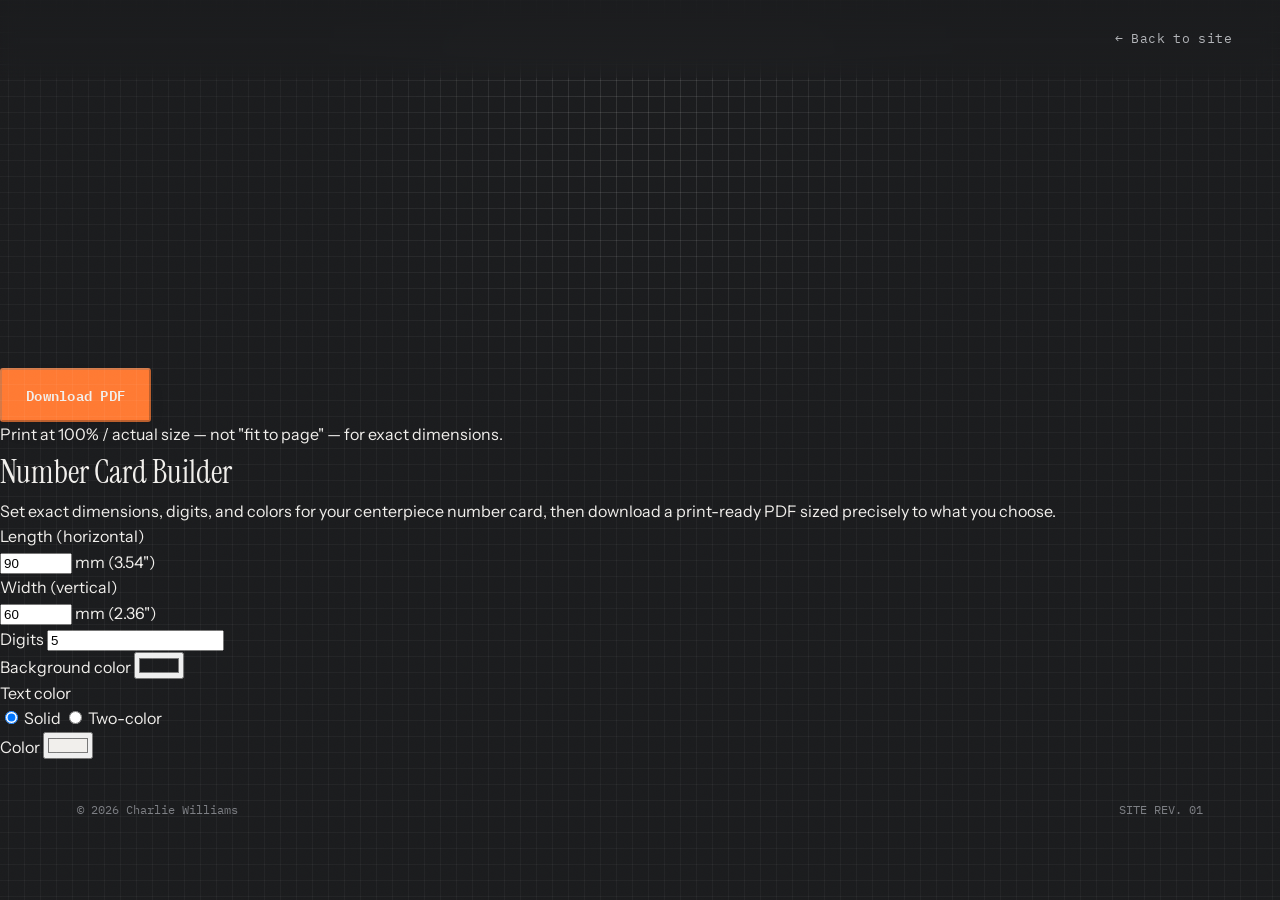
==== centerpieces-builder.html @ 59683550 "Add number card builder page skeleton and vendor jsPDF" ====
<!DOCTYPE html>
<html lang="en">
<head>
<meta charset="UTF-8">
<meta name="viewport" content="width=device-width, initial-scale=1.0">
<title>Number Card Builder — Charlie Williams Centerpieces</title>
<meta name="description" content="Build a custom centerpiece number card — set exact dimensions, digits, and colors, then download a print-ready PDF.">

<link rel="preconnect" href="https://fonts.googleapis.com">
<link rel="preconnect" href="https://fonts.gstatic.com" crossorigin>
<link href="https://fonts.googleapis.com/css2?family=IBM+Plex+Mono:wght@400;500;600&family=Instrument+Sans:ital,wght@0,400..700;1,400..700&family=Instrument+Serif:ital@0;1&display=swap" rel="stylesheet">

<link rel="stylesheet" href="styles.css">
<link rel="stylesheet" href="centerpieces-builder.css">
</head>
<body>

<div class="grid-bg" aria-hidden="true"></div>
<div class="grid-bg grid-bg--spotlight" aria-hidden="true"></div>
<div class="grain" aria-hidden="true"></div>

<header class="nav" id="nav">
  <a class="nav__mark" href="index.html" aria-label="Home">
    <span class="nav__logo" role="img" aria-label="Charlie Williams logo mark"></span>
  </a>
  <nav class="nav__links" aria-label="Primary">
    <a href="index.html#centerpieces">← Back to site</a>
  </nav>
</header>

<main id="main">
  <div class="builder">
    <div class="builder__preview">
      <div class="builder__canvas-frame">
        <canvas id="previewCanvas" width="360" height="360" aria-label="Live preview of the number card"></canvas>
      </div>
      <button class="btn btn--fill" id="downloadBtn" type="button" disabled>Download PDF</button>
      <p class="builder__hint" id="downloadHint">Print at 100% / actual size — not "fit to page" — for exact dimensions.</p>
    </div>

    <div class="builder__controls">
      <div class="builder__intro">
        <h1>Number Card Builder</h1>
        <p>Set exact dimensions, digits, and colors for your centerpiece number card, then download a print-ready PDF sized precisely to what you choose.</p>
      </div>

      <div class="field">
        <label class="field__label" for="lengthInput">Length (horizontal)</label>
        <div class="field__row">
          <input type="number" id="lengthInput" min="20" max="200" step="0.5" value="90">
          <span class="field__hint">mm <span id="lengthInchHint">(3.54")</span></span>
        </div>
        <p class="field__error" id="lengthClampHint" hidden></p>
      </div>

      <div class="field">
        <label class="field__label" for="widthInput">Width (vertical)</label>
        <div class="field__row">
          <input type="number" id="widthInput" min="20" max="200" step="0.5" value="60">
          <span class="field__hint">mm <span id="widthInchHint">(2.36")</span></span>
        </div>
        <p class="field__error" id="widthClampHint" hidden></p>
      </div>

      <div class="field">
        <label class="field__label" for="digitsInput">Digits</label>
        <input type="text" id="digitsInput" maxlength="3" inputmode="numeric" pattern="[0-9]*" value="5">
        <p class="field__error" id="digitsError" hidden>Enter 1-3 digits (0-9).</p>
      </div>

      <div class="field">
        <label class="field__label" for="bgColorInput">Background color</label>
        <input type="color" id="bgColorInput" value="#1b1c1e">
      </div>

      <div class="field">
        <span class="field__label">Text color</span>
        <div class="mode-toggle">
          <label><input type="radio" name="textMode" id="textModeSolid" value="solid" checked> Solid</label>
          <label><input type="radio" name="textMode" id="textModeTwoColor" value="two-color"> Two-color</label>
        </div>

        <div class="field__row" id="solidColorField">
          <label class="field__hint" for="solidColorInput">Color</label>
          <input type="color" id="solidColorInput" value="#f1efec">
        </div>

        <div class="field__row" id="twoColorField" hidden>
          <label class="field__hint" for="innerColorInput">Inner</label>
          <input type="color" id="innerColorInput" value="#f1efec">
          <label class="field__hint" for="outlineColorInput">Outline</label>
          <input type="color" id="outlineColorInput" value="#ff7a33">
        </div>
      </div>
    </div>
  </div>
</main>

<footer class="footer">
  <span>© <span id="year"></span> Charlie Williams</span>
  <span class="footer__rev">SITE REV. 01</span>
</footer>

<script src="assets/vendor/jspdf.umd.min.js"></script>
<script src="script.js"></script>
<script src="centerpieces-builder.js"></script>
</body>
</html>
---- styles.css ----
/* ---------------------------------------------------------
   Charlie Williams — portfolio
   Aesthetic: light workshop/drafting-table grey + fine grid,
   with an inverted charcoal "workshop" band for Prints.
   Bodoni Moda (display) / Hanken Grotesk (body) / IBM Plex Mono (labels)
--------------------------------------------------------- */

:root {
  --bg-0: #1b1c1e;
  --bg-1: #232427;
  --bg-2: #2a2c30;
  --bg-3: #34363b;

  --line: rgba(255, 255, 255, 0.08);
  --line-strong: rgba(255, 255, 255, 0.16);
  --grid-line: rgba(255, 255, 255, 0.04);
  --grid-line-strong: rgba(255, 255, 255, 0.08);

  --ink-0: #f1efec;
  --ink-1: #b3b5b9;
  --ink-2: #7d7f84;

  --accent: #ff9257;
  --accent-fill: #ff7a33;
  --accent-soft: rgba(255, 146, 87, 0.14);
  --accent-line: rgba(255, 146, 87, 0.38);

  --shadow: 0 1px 2px rgba(23, 24, 26, 0.04), 0 10px 28px -14px rgba(23, 24, 26, 0.22);
  --shadow-lg: 0 4px 8px rgba(23, 24, 26, 0.05), 0 24px 48px -20px rgba(23, 24, 26, 0.28);

  --font-display: "Instrument Serif", ui-serif, Georgia, serif;
  --font-body: "Instrument Sans", ui-sans-serif, system-ui, sans-serif;
  --font-mono: "IBM Plex Mono", ui-monospace, SFMono-Regular, monospace;

  --grid-size: 16px;
  --ease: cubic-bezier(0.16, 1, 0.3, 1);
}

* { box-sizing: border-box; }

html {
  scroll-behavior: smooth;
}

body {
  margin: 0;
  background: var(--bg-0);
  color: var(--ink-0);
  font-family: var(--font-body);
  font-size: 16px;
  line-height: 1.6;
  -webkit-font-smoothing: antialiased;
  overflow-x: hidden;
}

h1, h2, h3 {
  font-family: var(--font-display);
  font-weight: 400;
  margin: 0;
  color: var(--ink-0);
}

p { margin: 0; }

a {
  color: inherit;
  text-decoration: none;
}

ol, ul { margin: 0; padding: 0; list-style: none; }

::selection {
  background: var(--accent-fill);
  color: var(--ink-0);
}

.skip-link {
  position: absolute;
  left: -9999px;
  top: 0;
  background: var(--accent-fill);
  color: var(--ink-0);
  padding: 0.75rem 1.25rem;
  z-index: 999;
}
.skip-link:focus {
  left: 1rem;
  top: 1rem;
}

:focus-visible {
  outline: 1px solid var(--accent);
  outline-offset: 3px;
}

/* ---------------- Background layers ---------------- */

.grid-bg {
  position: fixed;
  inset: 0;
  z-index: 0;
  pointer-events: none;
  background-image:
    linear-gradient(var(--grid-line) 1px, transparent 1px),
    linear-gradient(90deg, var(--grid-line) 1px, transparent 1px);
  background-size: var(--grid-size) var(--grid-size);
  background-position: center top;
}

.grid-bg--spotlight {
  background-image:
    linear-gradient(var(--grid-line-strong) 1px, transparent 1px),
    linear-gradient(90deg, var(--grid-line-strong) 1px, transparent 1px);
  -webkit-mask-image: radial-gradient(
    480px 480px at var(--mx, 50%) var(--my, 15%),
    black 0%,
    transparent 70%
  );
  mask-image: radial-gradient(
    480px 480px at var(--mx, 50%) var(--my, 15%),
    black 0%,
    transparent 70%
  );
  transition: mask-position 0.1s linear;
}

.grain {
  position: fixed;
  inset: 0;
  z-index: 1;
  pointer-events: none;
  opacity: 0.05;
  mix-blend-mode: soft-light;
  background-image: url("data:image/svg+xml;utf8,<svg xmlns='http://www.w3.org/2000/svg' width='120' height='120'><filter id='n'><feTurbulence type='fractalNoise' baseFrequency='0.9' numOctaves='2' stitchTiles='stitch'/></filter><rect width='100%25' height='100%25' filter='url(%23n)'/></svg>");
}

/* ---------------- Nav ---------------- */

.nav {
  position: fixed;
  top: 0;
  left: 0;
  right: 0;
  z-index: 50;
  display: flex;
  align-items: center;
  justify-content: space-between;
  padding: 1.4rem clamp(1.25rem, 4vw, 3rem);
  font-family: var(--font-mono);
  font-size: 0.8rem;
  backdrop-filter: blur(10px);
  background: linear-gradient(to bottom, rgba(27, 28, 30, 0.8), transparent);
}

.nav__mark {
  display: inline-flex;
  align-items: center;
}

.nav__logo {
  display: block;
  width: 64px;
  aspect-ratio: 657 / 343;
  background-color: var(--ink-0);
  -webkit-mask-image: url("assets/logo-mark.png");
  mask-image: url("assets/logo-mark.png");
  -webkit-mask-repeat: no-repeat;
  mask-repeat: no-repeat;
  -webkit-mask-size: contain;
  mask-size: contain;
  -webkit-mask-position: left center;
  mask-position: left center;
  transition: background-color 0.2s var(--ease);
}
.nav__mark:hover .nav__logo { background-color: var(--accent); }

.nav__links {
  display: flex;
  gap: clamp(1rem, 2.5vw, 2.25rem);
}
.nav__links a {
  color: var(--ink-1);
  letter-spacing: 0.03em;
  transition: color 0.2s var(--ease);
}
.nav__links a:hover { color: var(--ink-0); }

.nav--scrolled {
  background: linear-gradient(to bottom, rgba(27, 28, 30, 0.95), rgba(27, 28, 30, 0.8));
  border-bottom: 1px solid var(--line);
}

@media (max-width: 640px) {
  .nav__links { gap: 0.9rem; }
}

/* ---------------- Hero ---------------- */

.hero {
  position: relative;
  z-index: 2;
  min-height: 100vh;
  display: flex;
  align-items: center;
  justify-content: center;
  text-align: center;
  padding: 7rem clamp(1.25rem, 6vw, 5rem) 4rem;
  max-width: 1280px;
  margin: 0 auto;
}

.hero__content { min-width: 0; max-width: 640px; margin: 0 auto; }

.status-pill {
  display: inline-flex;
  align-items: center;
  justify-content: center;
  text-align: center;
  font-family: var(--font-mono);
  font-size: 0.72rem;
  letter-spacing: 0.04em;
  text-transform: uppercase;
  color: var(--accent);
  background: var(--accent-soft);
  border-radius: 999px;
  padding: 0.5em 1.1em;
  margin-bottom: 2rem;
  width: fit-content;
}

.hero__name {
  font-size: clamp(2.75rem, 6.4vw, 5.75rem);
  line-height: 0.96;
  letter-spacing: -0.01em;
  margin-bottom: 1.75rem;
}
.hero__name em {
  font-style: italic;
  color: var(--accent);
}

.hero__tagline {
  max-width: 42ch;
  margin: 0 auto 2.25rem;
  font-size: clamp(1.05rem, 1.6vw, 1.3rem);
  color: var(--ink-1);
}

.btn {
  font-family: var(--font-mono);
  font-size: 0.85rem;
  letter-spacing: 0.02em;
  padding: 0.85rem 1.5rem;
  border-radius: 3px;
  transition: transform 0.2s var(--ease), background 0.2s var(--ease), border-color 0.2s var(--ease), filter 0.2s var(--ease);
  display: inline-block;
}
.btn--fill {
  background: var(--accent-fill);
  color: var(--ink-0);
  font-weight: 600;
  box-shadow: var(--shadow);
}
.btn--fill:hover {
  transform: translateY(-2px);
  filter: brightness(1.06);
}
.btn--outline {
  appearance: none;
  -webkit-appearance: none;
  font: inherit;
  background: var(--bg-2);
  border: 1px solid var(--line-strong);
  color: var(--ink-0);
  cursor: pointer;
}
.btn--outline:hover {
  background: var(--bg-3);
  border-color: var(--accent-line);
  color: var(--accent);
  transform: translateY(-2px);
}

/* ---------------- Sections (shared) ---------------- */

.section {
  position: relative;
  z-index: 2;
  padding: 7rem clamp(1.25rem, 6vw, 5rem);
  max-width: 1280px;
  margin: 0 auto;
  border-top: 1px solid var(--line);
  overflow: hidden;
}

.section__watermark {
  position: absolute;
  top: 2.5rem;
  left: clamp(1.25rem, 6vw, 5rem);
  z-index: -1;
  font-family: var(--font-display);
  font-size: clamp(6rem, 16vw, 11rem);
  font-weight: 400;
  color: var(--ink-1);
  opacity: 0.06;
  line-height: 1;
  user-select: none;
}

.section__head {
  display: flex;
  align-items: baseline;
  gap: 1rem;
  margin-bottom: 1rem;
}
.section__index {
  font-family: var(--font-mono);
  font-size: 0.85rem;
  color: var(--accent);
}
.section__head h2 {
  font-size: clamp(1.9rem, 3.5vw, 2.6rem);
}
.section__sub {
  color: var(--ink-1);
  max-width: 56ch;
  margin-bottom: 3rem;
}

/* Inverted "workshop" band (Prints) — re-themes all nested components
   by overriding the same custom properties within this scope. */
.section--dark {
  --bg-0: #0d0e0f;
  --bg-1: #16171a;
  --bg-2: #1c1e22;
  --bg-3: #26282c;

  --line: rgba(255, 255, 255, 0.06);
  --line-strong: rgba(255, 255, 255, 0.14);
  --grid-line: rgba(255, 255, 255, 0.03);
  --grid-line-strong: rgba(255, 255, 255, 0.07);

  --ink-0: #f2f1ee;
  --ink-1: #a9abaf;
  --ink-2: #75777c;

  --accent: #ff9257;
  --accent-fill: #ff7a33;
  --accent-soft: rgba(255, 146, 87, 0.14);
  --accent-line: rgba(255, 146, 87, 0.38);

  background: var(--bg-0);
  color: var(--ink-0);
}
.section--dark::before {
  content: "";
  position: absolute;
  inset: 0;
  z-index: -1;
  background-image:
    linear-gradient(var(--grid-line) 1px, transparent 1px),
    linear-gradient(90deg, var(--grid-line) 1px, transparent 1px);
  background-size: var(--grid-size) var(--grid-size);
  background-position: center top;
  background-attachment: fixed;
}

/* ---------------- About / Timeline ---------------- */

.about__grid {
  display: grid;
  grid-template-columns: 1fr;
  gap: 3rem;
  margin-top: 2.5rem;
}
@media (min-width: 900px) {
  .about__grid { grid-template-columns: 0.85fr 1.4fr; }
}

.about__intro {
  color: var(--ink-1);
  font-size: 1.05rem;
  max-width: 46ch;
}

.timeline__item {
  position: relative;
  display: grid;
  grid-template-columns: auto 1fr auto;
  gap: 1.25rem;
  align-items: start;
  padding: 1.5rem 0;
  border-top: 1px solid var(--line);
}
.timeline__item:first-child { border-top: none; }

.timeline__num {
  font-family: var(--font-mono);
  color: var(--ink-2);
  font-size: 0.85rem;
  padding-top: 0.2rem;
}

.timeline__item h3 {
  font-size: 1.1rem;
  font-weight: 500;
  margin-bottom: 0.35rem;
}
.timeline__org {
  font-family: var(--font-mono);
  font-size: 0.78rem;
  color: var(--ink-2);
  margin-bottom: 0.6rem;
  letter-spacing: 0.02em;
}
.timeline__item p:last-child {
  color: var(--ink-1);
  max-width: 55ch;
}

.timeline__tag {
  display: flex;
  align-items: center;
  gap: 0.45em;
  font-family: var(--font-mono);
  font-size: 0.68rem;
  text-transform: uppercase;
  letter-spacing: 0.06em;
  color: var(--accent);
  background: var(--accent-soft);
  padding: 0.3rem 0.7rem;
  border-radius: 999px;
  height: fit-content;
}
.timeline__tag::before {
  content: "";
  width: 5px;
  height: 5px;
  border-radius: 50%;
  background: var(--accent-fill);
  flex: none;
}

.timeline__tag--past {
  color: var(--ink-2);
  background: rgba(255, 255, 255, 0.06);
}
.timeline__tag--past::before {
  background: var(--ink-2);
}

/* ---------------- Card grid (Achievements) ---------------- */

.card-grid {
  display: grid;
  grid-template-columns: 1fr;
  gap: 1.25rem;
}
@media (min-width: 700px) {
  .card-grid { grid-template-columns: repeat(2, 1fr); }
  .card-grid .card:first-child { grid-column: span 2; }
}

.card {
  position: relative;
  background: var(--bg-1);
  border-radius: 10px;
  box-shadow: var(--shadow);
  padding: 2.25rem 2rem;
  transition: transform 0.25s var(--ease), box-shadow 0.25s var(--ease);
}
.card::before,
.card::after {
  content: "";
  position: absolute;
  width: 12px;
  height: 12px;
  border-color: var(--accent);
  border-style: solid;
  opacity: 0;
  transition: opacity 0.25s var(--ease);
}
.card::before {
  top: 10px; left: 10px;
  border-width: 1px 0 0 1px;
}
.card::after {
  bottom: 10px; right: 10px;
  border-width: 0 1px 1px 0;
}
.card:hover {
  transform: translateY(-3px);
  box-shadow: var(--shadow-lg);
}
.card:hover::before,
.card:hover::after {
  opacity: 1;
}

.card--feature {
  display: flex;
  flex-direction: column;
  overflow: hidden;
}
.card__photo {
  order: -1;
  aspect-ratio: 3 / 2;
  border-radius: 8px 8px 0 0;
  box-shadow: var(--shadow);
  margin: -2.25rem -2rem 1.5rem;
  overflow: hidden;
  background: var(--bg-2);
}
.card__photo .print-carousel__slide {
  object-fit: contain;
}

.card__num {
  display: block;
  font-family: var(--font-mono);
  font-size: 0.75rem;
  color: var(--ink-2);
  margin-bottom: 1rem;
}
.card h3 {
  font-size: 1.05rem;
  font-weight: 500;
  margin-bottom: 0.5rem;
}
.card__meta {
  font-family: var(--font-mono);
  font-size: 0.72rem;
  color: var(--accent);
  margin-bottom: 0.85rem;
  letter-spacing: 0.02em;
}
.card p:not(.card__meta) {
  color: var(--ink-1);
  font-size: 0.92rem;
  max-width: 60ch;
}

/* ---------------- Prints ---------------- */

.print-grid {
  display: grid;
  grid-template-columns: repeat(auto-fit, minmax(230px, 1fr));
  gap: 2rem;
  margin-bottom: 3.5rem;
}

.print-card {
  position: relative;
  transition: transform 0.3s var(--ease);
}
.print-card:nth-child(2n) { transform: rotate(-0.6deg); }
.print-card:nth-child(3n) { transform: rotate(0.5deg); }
.print-card:hover { transform: rotate(0deg) translateY(-3px); }

.print-card__photo {
  aspect-ratio: 4 / 3;
  border-radius: 8px;
  background:
    repeating-linear-gradient(
      135deg,
      var(--bg-1),
      var(--bg-1) 10px,
      var(--bg-2) 10px,
      var(--bg-2) 11px
    );
  box-shadow: var(--shadow);
  display: flex;
  align-items: center;
  justify-content: center;
  margin-bottom: 1.1rem;
}
.print-card:nth-child(2n) .print-card__photo { aspect-ratio: 1 / 1; }

.print-card__photo span {
  font-family: var(--font-mono);
  font-size: 0.72rem;
  letter-spacing: 0.06em;
  text-transform: uppercase;
  color: var(--ink-2);
  background: var(--bg-0);
  padding: 0.3rem 0.6rem;
  border-radius: 3px;
}

.print-carousel {
  position: relative;
  overflow: hidden;
  align-items: stretch;
}

.print-carousel__track {
  display: flex;
  width: 100%;
  height: 100%;
  overflow-x: auto;
  scroll-snap-type: x mandatory;
  scrollbar-width: none;
  -webkit-overflow-scrolling: touch;
}
.print-carousel__track::-webkit-scrollbar { display: none; }
.print-carousel__track:focus-visible { outline: 2px solid var(--accent); outline-offset: -2px; }

.print-carousel__slide {
  flex: 0 0 100%;
  width: 100%;
  height: 100%;
  object-fit: cover;
  scroll-snap-align: start;
}

.print-carousel__arrow {
  position: absolute;
  top: 50%;
  transform: translateY(-50%);
  width: 2rem;
  height: 2rem;
  border: none;
  border-radius: 50%;
  background: rgba(13, 14, 15, 0.55);
  color: #f1efec;
  font-size: 1.2rem;
  line-height: 1;
  display: flex;
  align-items: center;
  justify-content: center;
  cursor: pointer;
  opacity: 0;
  transition: opacity 0.2s var(--ease), background-color 0.2s var(--ease);
}
.print-carousel__arrow--prev { left: 0.6rem; }
.print-carousel__arrow--next { right: 0.6rem; }
.print-carousel__arrow:hover { background: var(--accent-fill); }
.print-carousel__arrow:focus-visible { opacity: 1; outline: 2px solid var(--accent); outline-offset: 2px; }

@media (hover: hover) {
  .print-carousel:hover .print-carousel__arrow { opacity: 1; }
}

.print-carousel__dots {
  position: absolute;
  bottom: 0.7rem;
  left: 50%;
  transform: translateX(-50%);
  display: flex;
  gap: 0.4rem;
}

.print-carousel__dot {
  width: 6px;
  height: 6px;
  border-radius: 50%;
  border: none;
  padding: 0;
  background: rgba(255, 255, 255, 0.4);
  cursor: pointer;
  transition: background-color 0.2s var(--ease), transform 0.2s var(--ease);
}
.print-carousel__dot.is-active {
  background: var(--accent);
  transform: scale(1.2);
}

.print-card h3 {
  font-size: 1.05rem;
  font-weight: 500;
  margin-bottom: 0.3rem;
}
.print-card__spec {
  font-family: var(--font-mono);
  font-size: 0.72rem;
  color: var(--accent);
  margin-bottom: 0.6rem;
}
.print-card p:not(.print-card__spec) {
  color: var(--ink-1);
  font-size: 0.9rem;
}

.print-card--extra {
  display: none;
}
.print-grid.is-expanded .print-card--extra {
  display: block;
}

.print-grid__toggle-wrap {
  display: flex;
  justify-content: center;
  margin-bottom: 3.5rem;
}

.print-cta {
  display: flex;
  align-items: center;
  gap: 1.5rem;
  flex-wrap: wrap;
  padding-top: 2.5rem;
  border-top: 1px solid var(--line);
}
.print-cta p {
  color: var(--ink-1);
  font-size: 1.05rem;
}

/* ---------------- Centerpieces ---------------- */

.price-grid {
  display: grid;
  grid-template-columns: 1fr;
  gap: 1.5rem;
  margin-bottom: 3rem;
}
@media (min-width: 800px) {
  .price-grid { grid-template-columns: repeat(3, 1fr); }
}

.price-card {
  display: flex;
  flex-direction: column;
  gap: 0.9rem;
  background: var(--bg-1);
  border-radius: 10px;
  box-shadow: var(--shadow);
  padding: 2rem 1.75rem;
  transition: transform 0.25s var(--ease), box-shadow 0.25s var(--ease);
}
.price-card:hover {
  transform: translateY(-3px);
  box-shadow: var(--shadow-lg);
}

.price-card__tag {
  font-family: var(--font-mono);
  font-size: 0.7rem;
  text-transform: uppercase;
  letter-spacing: 0.06em;
  color: var(--accent);
}
.price-card h3 {
  font-size: 1.15rem;
  font-weight: 500;
}
.price-card__desc {
  color: var(--ink-1);
  font-size: 0.9rem;
}

.price-tiers {
  display: flex;
  flex-direction: column;
  gap: 0.4rem;
  margin-top: 0.15rem;
  padding-top: 0.9rem;
  border-top: 1px solid var(--line);
  font-family: var(--font-mono);
  font-size: 0.85rem;
}
.price-tiers li {
  display: flex;
  justify-content: space-between;
  color: var(--ink-1);
}
.price-tiers li span:last-child {
  color: var(--ink-0);
  font-weight: 600;
}

.price-card__unit {
  font-family: var(--font-mono);
  font-size: 0.7rem;
  text-transform: uppercase;
  letter-spacing: 0.04em;
  color: var(--ink-2);
}

.price-card__addons {
  display: flex;
  flex-direction: column;
  gap: 0.5rem;
  padding-top: 0.6rem;
  border-top: 1px dashed var(--line);
}
.price-card__addon {
  display: flex;
  justify-content: space-between;
  gap: 0.75rem;
  font-family: var(--font-mono);
  font-size: 0.78rem;
  color: var(--ink-1);
}
.price-card__addon span:first-child {
  color: var(--accent);
  font-weight: 600;
  flex: none;
}

.price-card--custom {
  flex: 1;
  background: var(--bg-2);
}
.price-card--custom .price-card__desc {
  flex: 1;
}
.price-card__cta {
  align-self: flex-start;
  margin-top: 0.25rem;
}

.gallery-trigger {
  display: inline-flex;
  align-items: center;
  gap: 0.6rem;
  margin-bottom: 2.5rem;
  padding: 0.85rem 1.4rem;
  background: var(--bg-1);
  border: 1px solid var(--line-strong);
  border-radius: 999px;
  color: var(--ink-0);
  font-family: var(--font-mono);
  font-size: 0.85rem;
  cursor: pointer;
  transition: border-color 0.2s var(--ease), transform 0.2s var(--ease), background 0.2s var(--ease);
}
.gallery-trigger:hover {
  border-color: var(--accent-line);
  background: var(--bg-2);
  transform: translateY(-2px);
}
.gallery-trigger__arrow {
  color: var(--accent);
  transition: transform 0.2s var(--ease);
}
.gallery-trigger:hover .gallery-trigger__arrow {
  transform: translate(2px, -2px);
}

.lightbox-source { display: none; }

/* ---------------- Lightbox ---------------- */

.lightbox {
  position: fixed;
  inset: 0;
  z-index: 100;
  display: flex;
  align-items: center;
  justify-content: center;
  padding: 4vh 4vw;
}
.lightbox[hidden] { display: none; }

.lightbox__backdrop {
  position: absolute;
  inset: 0;
  background: rgba(10, 10, 11, 0.86);
  backdrop-filter: blur(4px);
}

.lightbox__dialog {
  position: relative;
  width: 100%;
  max-width: 900px;
  display: flex;
  flex-direction: column;
  align-items: center;
  gap: 1rem;
}

.lightbox__close {
  position: absolute;
  top: -2.75rem;
  right: 0;
  width: 2.25rem;
  height: 2.25rem;
  border: none;
  border-radius: 50%;
  background: var(--bg-1);
  color: var(--ink-0);
  font-size: 1.4rem;
  line-height: 1;
  cursor: pointer;
  transition: background-color 0.2s var(--ease);
}
.lightbox__close:hover { background: var(--accent-fill); }

.lightbox__stage {
  position: relative;
  width: 100%;
  display: flex;
  align-items: center;
  justify-content: center;
  border-radius: 12px;
  overflow: hidden;
  background: var(--bg-1);
  box-shadow: var(--shadow-lg);
}

.lightbox__img {
  display: block;
  width: 100%;
  max-height: 78vh;
  object-fit: contain;
  background: var(--bg-0);
}

.lightbox__arrow {
  position: absolute;
  top: 50%;
  transform: translateY(-50%);
  width: 2.5rem;
  height: 2.5rem;
  border: none;
  border-radius: 50%;
  background: rgba(13, 14, 15, 0.55);
  color: #f1efec;
  font-size: 1.4rem;
  line-height: 1;
  display: flex;
  align-items: center;
  justify-content: center;
  cursor: pointer;
  transition: background-color 0.2s var(--ease);
}
.lightbox__arrow--prev { left: 0.75rem; }
.lightbox__arrow--next { right: 0.75rem; }
.lightbox__arrow:hover { background: var(--accent-fill); }

.lightbox__dots {
  display: flex;
  gap: 0.5rem;
}
.lightbox__dot {
  width: 7px;
  height: 7px;
  border-radius: 50%;
  border: none;
  padding: 0;
  background: rgba(255, 255, 255, 0.3);
  cursor: pointer;
  transition: background-color 0.2s var(--ease), transform 0.2s var(--ease);
}
.lightbox__dot.is-active {
  background: var(--accent);
  transform: scale(1.2);
}

.addon-note {
  display: flex;
  align-items: baseline;
  gap: 1rem;
  flex-wrap: wrap;
  padding-top: 2.5rem;
  border-top: 1px solid var(--line);
}
.addon-note__label {
  flex: none;
  font-family: var(--font-mono);
  font-size: 0.72rem;
  text-transform: uppercase;
  letter-spacing: 0.06em;
  color: var(--accent);
}
.addon-note p {
  color: var(--ink-1);
  font-size: 0.95rem;
}
.addon-note strong {
  color: var(--ink-0);
}

/* ---------------- Resume ---------------- */

.doc-grid {
  display: grid;
  grid-template-columns: repeat(auto-fit, minmax(240px, 1fr));
  gap: 1.5rem;
}

.doc-card {
  display: block;
  max-width: 340px;
  background: var(--bg-1);
  border-radius: 10px;
  box-shadow: var(--shadow);
  padding: 2rem;
  transition: transform 0.25s var(--ease), box-shadow 0.25s var(--ease);
}
.doc-card:hover {
  transform: translateY(-3px);
  box-shadow: var(--shadow-lg);
}
.doc-card__top {
  display: flex;
  justify-content: space-between;
  align-items: center;
  margin-bottom: 1.75rem;
}
.doc-card__tag {
  font-family: var(--font-mono);
  font-size: 0.7rem;
  color: var(--ink-2);
  border: 1px solid var(--line-strong);
  padding: 0.2rem 0.5rem;
  border-radius: 3px;
}
.doc-card__arrow {
  color: var(--accent);
  font-size: 1.1rem;
  transition: transform 0.25s var(--ease);
}
.doc-card:hover .doc-card__arrow {
  transform: translate(2px, -2px);
}
.doc-card h3 {
  font-size: 1.2rem;
  margin-bottom: 0.4rem;
}
.doc-card p {
  color: var(--ink-1);
  font-size: 0.92rem;
}

/* ---------------- Staff ---------------- */

.staff-grid {
  display: grid;
  grid-template-columns: 1fr;
  align-items: start;
  gap: 2rem;
  max-width: 960px;
}
@media (min-width: 800px) {
  .staff-grid { grid-template-columns: 1fr 1fr; }
  .staff-card__photos { aspect-ratio: 3 / 4; }
  .staff-card__photos:not(.staff-card__photos--single) { aspect-ratio: 4 / 3; }
  .staff-card__photo { height: 100%; aspect-ratio: auto; }
}

.staff-card {
  background: var(--bg-1);
  border-radius: 10px;
  overflow: hidden;
  box-shadow: var(--shadow);
  transition: transform 0.25s var(--ease), box-shadow 0.25s var(--ease);
}
.staff-card:hover {
  transform: translateY(-3px);
  box-shadow: var(--shadow-lg);
}

.staff-card__photos {
  display: grid;
  grid-template-columns: 1fr 1fr;
}
.staff-card__photos--single {
  grid-template-columns: 1fr;
}
.staff-card__photo {
  width: 100%;
  aspect-ratio: 3 / 4;
  object-fit: cover;
  display: block;
}

.staff-card__info {
  padding: 1.75rem 2rem 2rem;
}
.staff-card__info h3 {
  font-size: 1.15rem;
  font-weight: 500;
  margin-bottom: 0.3rem;
}
.staff-card__spec {
  font-family: var(--font-mono);
  font-size: 0.72rem;
  letter-spacing: 0.04em;
  text-transform: uppercase;
  color: var(--accent);
  margin-bottom: 0.7rem;
}
.staff-card__info p:not(.staff-card__spec) {
  color: var(--ink-1);
  font-size: 0.95rem;
}

/* ---------------- Contact ---------------- */

.contact__grid {
  display: grid;
  grid-template-columns: 1fr;
  gap: 1.25rem;
  margin-top: 2.5rem;
}
@media (min-width: 700px) {
  .contact__grid { grid-template-columns: repeat(2, 1fr); }
  .contact__link--feature { grid-column: span 2; }
}

.contact__link {
  background: var(--bg-1);
  border-radius: 10px;
  box-shadow: var(--shadow);
  padding: 2rem 1.75rem;
  display: flex;
  flex-direction: column;
  gap: 0.6rem;
  transition: transform 0.25s var(--ease), box-shadow 0.25s var(--ease);
}
.contact__link:hover {
  transform: translateY(-3px);
  box-shadow: var(--shadow-lg);
}

.contact__link--feature {
  padding: 2.5rem 2rem;
}

.contact__label {
  font-family: var(--font-mono);
  font-size: 0.7rem;
  text-transform: uppercase;
  letter-spacing: 0.06em;
  color: var(--ink-2);
}
.contact__value {
  font-size: 1.05rem;
  color: var(--ink-0);
}
.contact__link--feature .contact__value {
  font-size: 1.4rem;
  font-family: var(--font-display);
}

/* ---------------- Footer ---------------- */

.footer {
  position: relative;
  z-index: 2;
  display: flex;
  justify-content: space-between;
  padding: 2.5rem clamp(1.25rem, 6vw, 5rem) 3rem;
  font-family: var(--font-mono);
  font-size: 0.72rem;
  color: var(--ink-2);
  max-width: 1280px;
  margin: 0 auto;
}

/* ---------------- Reveal animations ---------------- */

.reveal {
  opacity: 0;
  transform: translateY(18px);
  transition: opacity 0.8s var(--ease), transform 0.8s var(--ease);
}
.reveal.is-visible {
  opacity: 1;
  transform: translateY(0);
}

.reveal-1 { transition-delay: 0.05s; }
.reveal-2 { transition-delay: 0.15s; }
.reveal-3 { transition-delay: 0.28s; }
.reveal-4 { transition-delay: 0.4s; }
.reveal-5 { transition-delay: 0.52s; }

@media (prefers-reduced-motion: reduce) {
  html { scroll-behavior: auto; }
  .reveal, .hero .reveal {
    opacity: 1 !important;
    transform: none !important;
    transition: none !important;
  }
}

/* ---------------- Small screens ---------------- */

@media (max-width: 640px) {
  .section, .hero { padding-top: 4.5rem; padding-bottom: 4.5rem; }
  .hero { padding-top: 6.5rem; min-height: auto; }

  .section__watermark { display: none; }

  .timeline__item {
    grid-template-columns: auto 1fr;
    grid-template-areas:
      "num title"
      "num tag";
  }
  .timeline__num { grid-area: num; }
  .timeline__item > div { grid-area: title; }
  .timeline__tag { grid-area: tag; justify-self: start; margin-top: 0.5rem; }

  .print-card:nth-child(2n),
  .print-card:nth-child(3n) { transform: none; }

  .staff-card__photos { grid-template-columns: 1fr; }
  .staff-card__photo { aspect-ratio: 4 / 3; }

  .footer { flex-direction: column; gap: 0.5rem; }
}
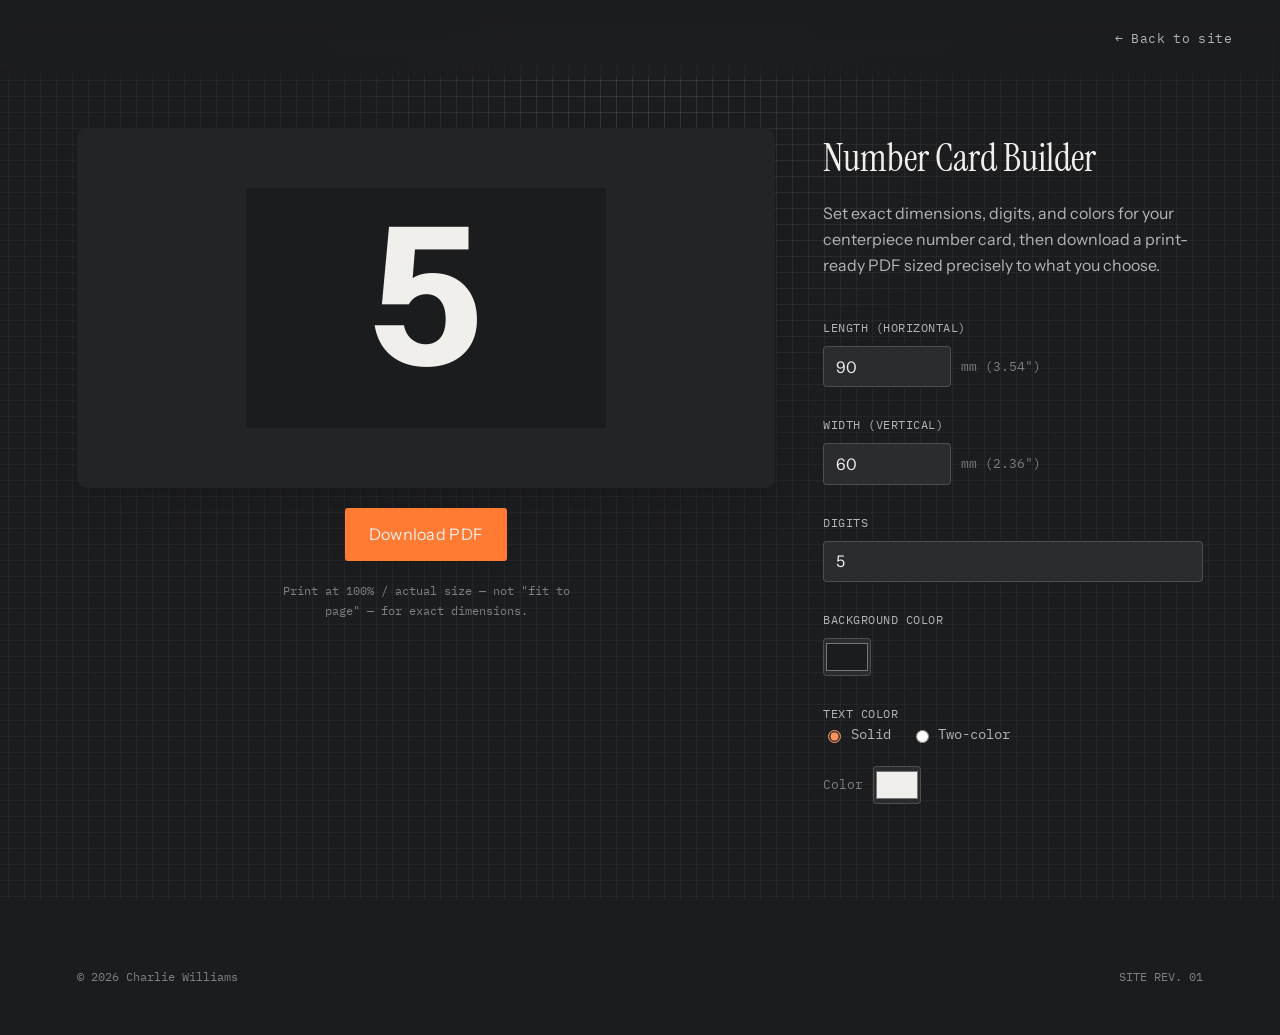
==== commit 72594c0a: "Fix preview aspect-ratio distortion, download button styling, and accessibility gaps from final revi" ====
--- a/centerpieces-builder.html
+++ b/centerpieces-builder.html
@@ -14,6 +14,8 @@
 <link rel="stylesheet" href="centerpieces-builder.css">
 </head>
 <body>
+
+<a class="skip-link" href="#main">Skip to content</a>
 
 <div class="grid-bg" aria-hidden="true"></div>
 <div class="grid-bg grid-bg--spotlight" aria-hidden="true"></div>
@@ -32,7 +34,7 @@
   <div class="builder">
     <div class="builder__preview">
       <div class="builder__canvas-frame">
-        <canvas id="previewCanvas" width="360" height="360" aria-label="Live preview of the number card"></canvas>
+        <canvas id="previewCanvas" width="360" height="360" role="img" aria-label="Live preview of the number card">Live preview of your custom number card</canvas>
       </div>
       <button class="btn btn--fill" id="downloadBtn" type="button" disabled>Download PDF</button>
       <p class="builder__hint" id="downloadHint">Print at 100% / actual size — not "fit to page" — for exact dimensions.</p>
@@ -47,24 +49,24 @@
       <div class="field">
         <label class="field__label" for="lengthInput">Length (horizontal)</label>
         <div class="field__row">
-          <input type="number" id="lengthInput" min="20" max="200" step="0.5" value="90">
+          <input type="number" id="lengthInput" min="20" max="200" step="0.5" value="90" aria-describedby="lengthClampHint">
           <span class="field__hint">mm <span id="lengthInchHint">(3.54")</span></span>
         </div>
-        <p class="field__error" id="lengthClampHint" hidden></p>
+        <p class="field__error" id="lengthClampHint" aria-live="polite" hidden></p>
       </div>
 
       <div class="field">
         <label class="field__label" for="widthInput">Width (vertical)</label>
         <div class="field__row">
-          <input type="number" id="widthInput" min="20" max="200" step="0.5" value="60">
+          <input type="number" id="widthInput" min="20" max="200" step="0.5" value="60" aria-describedby="widthClampHint">
           <span class="field__hint">mm <span id="widthInchHint">(2.36")</span></span>
         </div>
-        <p class="field__error" id="widthClampHint" hidden></p>
+        <p class="field__error" id="widthClampHint" aria-live="polite" hidden></p>
       </div>
 
       <div class="field">
         <label class="field__label" for="digitsInput">Digits</label>
-        <input type="text" id="digitsInput" maxlength="3" inputmode="numeric" pattern="[0-9]*" value="5">
+        <input type="text" id="digitsInput" maxlength="3" inputmode="numeric" pattern="[0-9]*" value="5" aria-describedby="digitsError">
         <p class="field__error" id="digitsError" hidden>Enter 1-3 digits (0-9).</p>
       </div>
 
@@ -73,8 +75,8 @@
         <input type="color" id="bgColorInput" value="#1b1c1e">
       </div>
 
-      <div class="field">
-        <span class="field__label">Text color</span>
+      <fieldset class="field field--fieldset">
+        <legend class="field__label">Text color</legend>
         <div class="mode-toggle">
           <label><input type="radio" name="textMode" id="textModeSolid" value="solid" checked> Solid</label>
           <label><input type="radio" name="textMode" id="textModeTwoColor" value="two-color"> Two-color</label>
@@ -91,7 +93,7 @@
           <label class="field__hint" for="outlineColorInput">Outline</label>
           <input type="color" id="outlineColorInput" value="#ff7a33">
         </div>
-      </div>
+      </fieldset>
     </div>
   </div>
 </main>
--- a/centerpieces-builder.css
+++ b/centerpieces-builder.css
@@ -0,0 +1,191 @@
+body {
+  min-height: 100vh;
+}
+
+.builder {
+  display: grid;
+  grid-template-columns: minmax(0, 1fr) minmax(280px, 380px);
+  gap: 3rem;
+  padding: 8rem clamp(1.25rem, 6vw, 5rem) 6rem;
+  max-width: 1280px;
+  margin: 0 auto;
+  align-items: start;
+  position: relative;
+  z-index: 2;
+}
+
+@media (max-width: 860px) {
+  .builder {
+    grid-template-columns: 1fr;
+  }
+}
+
+.builder__preview {
+  display: flex;
+  flex-direction: column;
+  align-items: center;
+  gap: 1.25rem;
+  position: sticky;
+  top: 6rem;
+}
+
+@media (max-width: 860px) {
+  .builder__preview {
+    position: static;
+  }
+}
+
+.builder__canvas-frame {
+  background: var(--bg-1);
+  border-radius: 10px;
+  box-shadow: var(--shadow-lg);
+  padding: 2rem;
+  display: flex;
+  align-items: center;
+  justify-content: center;
+  min-height: 360px;
+  width: 100%;
+}
+
+#previewCanvas {
+  display: block;
+  max-width: 100%;
+  height: auto;
+  border-radius: 4px;
+}
+
+#downloadBtn {
+  appearance: none;
+  -webkit-appearance: none;
+  font: inherit;
+  border: none;
+  cursor: pointer;
+}
+
+#downloadBtn:disabled {
+  opacity: 0.45;
+  cursor: not-allowed;
+  transform: none;
+}
+
+.builder__hint {
+  font-family: var(--font-mono);
+  font-size: 0.78rem;
+  color: var(--ink-2);
+  text-align: center;
+  max-width: 320px;
+}
+
+.builder__intro h1 {
+  font-family: var(--font-display);
+  font-size: clamp(1.8rem, 3vw, 2.4rem);
+  color: var(--ink-0);
+  margin-bottom: 0.75rem;
+}
+
+.builder__intro p {
+  color: var(--ink-1);
+  margin-bottom: 2.5rem;
+  line-height: 1.6;
+}
+
+.field {
+  display: flex;
+  flex-direction: column;
+  gap: 0.5rem;
+  margin-bottom: 1.75rem;
+}
+
+.field__label {
+  font-family: var(--font-mono);
+  font-size: 0.78rem;
+  letter-spacing: 0.04em;
+  text-transform: uppercase;
+  color: var(--ink-1);
+}
+
+.field--fieldset {
+  margin: 0 0 1.75rem;
+  padding: 0;
+  border: none;
+  min-width: 0;
+}
+
+.field--fieldset > legend {
+  padding: 0;
+}
+
+.field__row {
+  display: flex;
+  align-items: center;
+  gap: 0.6rem;
+}
+
+.field__row[hidden] {
+  display: none;
+}
+
+.field__hint {
+  font-family: var(--font-mono);
+  font-size: 0.82rem;
+  color: var(--ink-2);
+}
+
+.field__error {
+  font-family: var(--font-mono);
+  font-size: 0.78rem;
+  color: var(--accent);
+}
+
+.field input[type="number"],
+.field input[type="text"] {
+  appearance: none;
+  -webkit-appearance: none;
+  background: var(--bg-2);
+  border: 1px solid var(--line-strong);
+  border-radius: 4px;
+  color: var(--ink-0);
+  font-family: var(--font-body);
+  font-size: 1rem;
+  padding: 0.6rem 0.75rem;
+  width: 100%;
+}
+
+.field input[type="number"] {
+  max-width: 8rem;
+}
+
+.field input:focus-visible {
+  outline: 2px solid var(--accent);
+  outline-offset: 1px;
+}
+
+.field input[type="color"] {
+  width: 3rem;
+  height: 2.4rem;
+  padding: 0;
+  border: 1px solid var(--line-strong);
+  border-radius: 4px;
+  background: var(--bg-2);
+  cursor: pointer;
+}
+
+.mode-toggle {
+  display: flex;
+  gap: 1.25rem;
+  margin-bottom: 0.75rem;
+}
+
+.mode-toggle label {
+  display: flex;
+  align-items: center;
+  gap: 0.4rem;
+  font-family: var(--font-mono);
+  font-size: 0.85rem;
+  color: var(--ink-1);
+  cursor: pointer;
+}
+
+.mode-toggle input {
+  accent-color: var(--accent);
+}
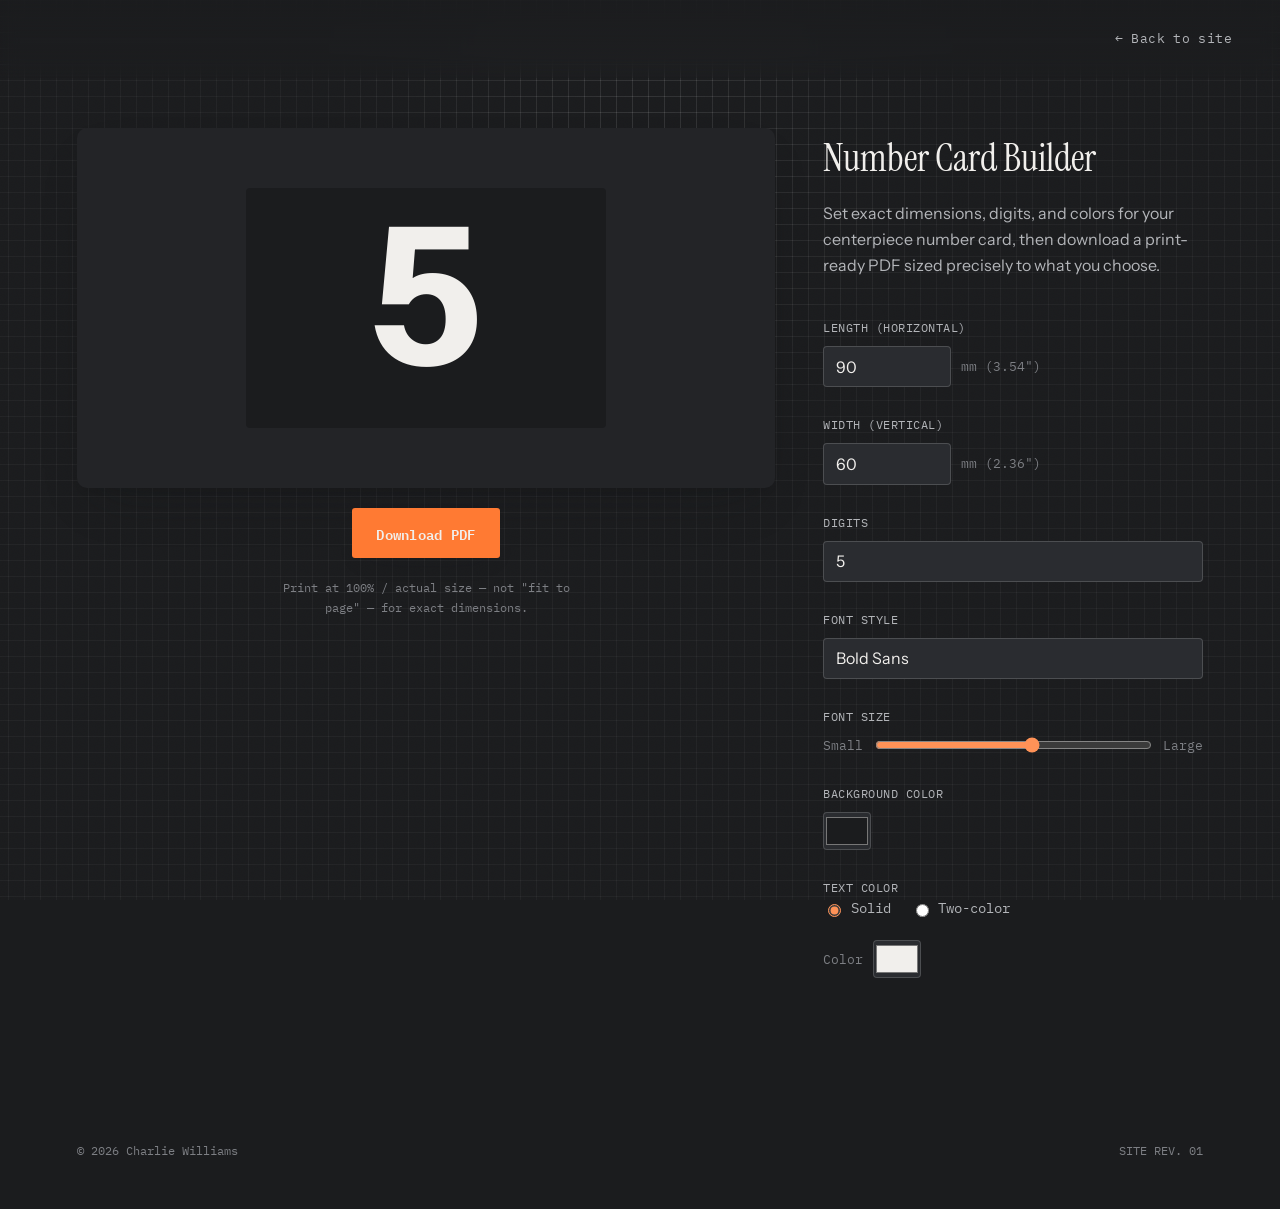
==== commit 55ccaf17: "Add font style and font size controls to the number card builder" ====
--- a/centerpieces-builder.html
+++ b/centerpieces-builder.html
@@ -8,7 +8,7 @@
 
 <link rel="preconnect" href="https://fonts.googleapis.com">
 <link rel="preconnect" href="https://fonts.gstatic.com" crossorigin>
-<link href="https://fonts.googleapis.com/css2?family=IBM+Plex+Mono:wght@400;500;600&family=Instrument+Sans:ital,wght@0,400..700;1,400..700&family=Instrument+Serif:ital@0;1&display=swap" rel="stylesheet">
+<link href="https://fonts.googleapis.com/css2?family=IBM+Plex+Mono:wght@400;500;600&family=Instrument+Sans:ital,wght@0,400..700;1,400..700&family=Instrument+Serif:ital@0;1&family=Playfair+Display:wght@700&family=Cormorant+Garamond:wght@600;700&family=Great+Vibes&display=swap" rel="stylesheet">
 
 <link rel="stylesheet" href="styles.css">
 <link rel="stylesheet" href="centerpieces-builder.css">
@@ -71,6 +71,26 @@
       </div>
 
       <div class="field">
+        <label class="field__label" for="fontFamilyInput">Font style</label>
+        <select id="fontFamilyInput">
+          <option value="sans" selected>Bold Sans</option>
+          <option value="mono">Monospace</option>
+          <option value="serif">Classic Serif</option>
+          <option value="serifLight">Refined Serif</option>
+          <option value="script">Script</option>
+        </select>
+      </div>
+
+      <div class="field">
+        <label class="field__label" for="fontSizeInput">Font size</label>
+        <div class="field__row">
+          <span class="field__hint">Small</span>
+          <input type="range" id="fontSizeInput" min="0.6" max="1.3" step="0.05" value="1">
+          <span class="field__hint">Large</span>
+        </div>
+      </div>
+
+      <div class="field">
         <label class="field__label" for="bgColorInput">Background color</label>
         <input type="color" id="bgColorInput" value="#1b1c1e">
       </div>
--- a/centerpieces-builder.css
+++ b/centerpieces-builder.css
@@ -57,7 +57,6 @@
 #downloadBtn {
   appearance: none;
   -webkit-appearance: none;
-  font: inherit;
   border: none;
   cursor: pointer;
 }
@@ -155,7 +154,8 @@
   max-width: 8rem;
 }
 
-.field input:focus-visible {
+.field input:focus-visible,
+.field select:focus-visible {
   outline: 2px solid var(--accent);
   outline-offset: 1px;
 }
@@ -170,6 +170,26 @@
   cursor: pointer;
 }
 
+.field select {
+  appearance: none;
+  -webkit-appearance: none;
+  background: var(--bg-2);
+  border: 1px solid var(--line-strong);
+  border-radius: 4px;
+  color: var(--ink-0);
+  font-family: var(--font-body);
+  font-size: 1rem;
+  padding: 0.6rem 0.75rem;
+  width: 100%;
+  cursor: pointer;
+}
+
+.field input[type="range"] {
+  flex: 1;
+  accent-color: var(--accent);
+  cursor: pointer;
+}
+
 .mode-toggle {
   display: flex;
   gap: 1.25rem;
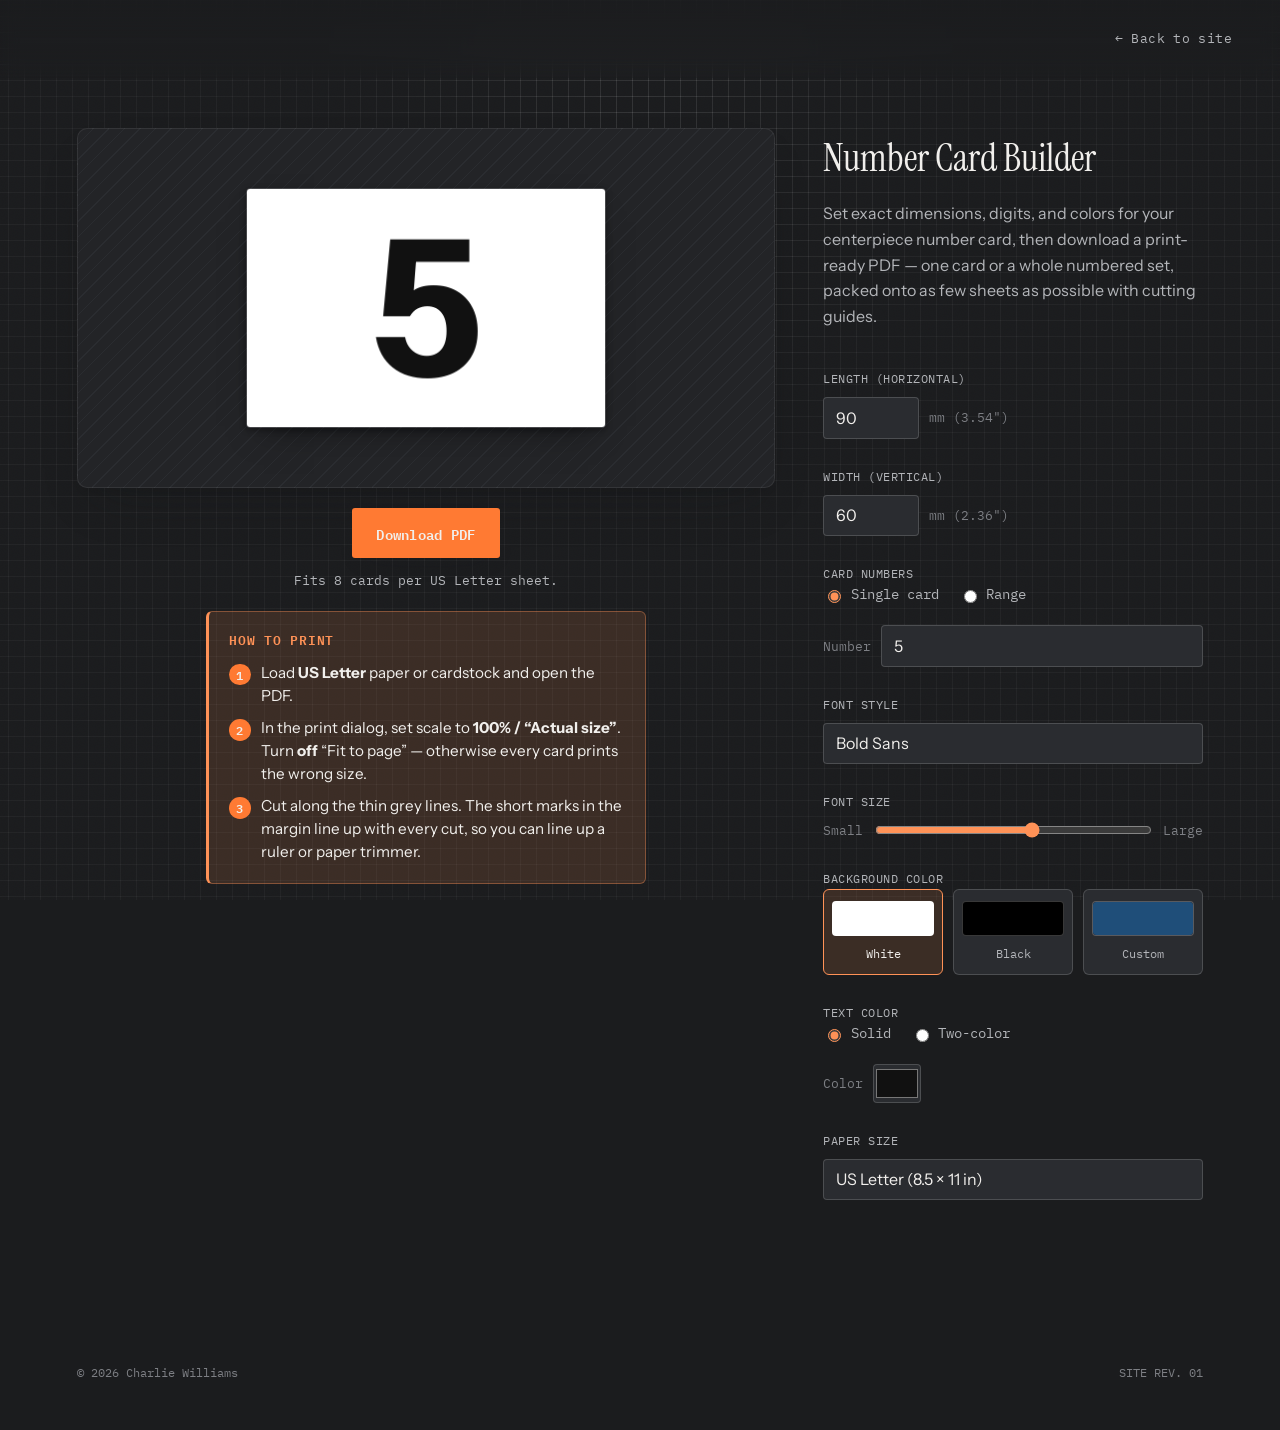
==== commit ede6f85a: "Number card builder: true centering, white default bg, number ranges, packed sheets with cut guides " ====
--- a/centerpieces-builder.html
+++ b/centerpieces-builder.html
@@ -4,11 +4,11 @@
 <meta charset="UTF-8">
 <meta name="viewport" content="width=device-width, initial-scale=1.0">
 <title>Number Card Builder — Charlie Williams Centerpieces</title>
-<meta name="description" content="Build a custom centerpiece number card — set exact dimensions, digits, and colors, then download a print-ready PDF.">
+<meta name="description" content="Build custom centerpiece number cards — set exact dimensions, numbers, and colors, then download a print-ready PDF with cutting guides.">
 
 <link rel="preconnect" href="https://fonts.googleapis.com">
 <link rel="preconnect" href="https://fonts.gstatic.com" crossorigin>
-<link href="https://fonts.googleapis.com/css2?family=IBM+Plex+Mono:wght@400;500;600&family=Instrument+Sans:ital,wght@0,400..700;1,400..700&family=Instrument+Serif:ital@0;1&family=Playfair+Display:wght@700&family=Cormorant+Garamond:wght@600;700&family=Great+Vibes&display=swap" rel="stylesheet">
+<link href="https://fonts.googleapis.com/css2?family=IBM+Plex+Mono:wght@400;500;600&family=Instrument+Sans:ital,wght@0,400..700;1,400..700&family=Instrument+Serif:ital@0;1&family=Bodoni+Moda:wght@700&family=Great+Vibes&display=swap" rel="stylesheet">
 
 <link rel="stylesheet" href="styles.css">
 <link rel="stylesheet" href="centerpieces-builder.css">
@@ -37,13 +37,23 @@
         <canvas id="previewCanvas" width="360" height="360" role="img" aria-label="Live preview of the number card">Live preview of your custom number card</canvas>
       </div>
       <button class="btn btn--fill" id="downloadBtn" type="button" disabled>Download PDF</button>
-      <p class="builder__hint" id="downloadHint">Print at 100% / actual size — not "fit to page" — for exact dimensions.</p>
+      <p class="builder__summary" id="sheetSummary" aria-live="polite"></p>
+      <p class="builder__hint" id="downloadHint" aria-live="polite"></p>
+
+      <section class="print-guide" aria-labelledby="printGuideTitle">
+        <h2 class="print-guide__title" id="printGuideTitle">How to print</h2>
+        <ol class="print-guide__steps">
+          <li>Load <strong><span id="paperNameGuide">US Letter</span></strong> paper or cardstock and open the PDF.</li>
+          <li>In the print dialog, set scale to <strong>100% / “Actual size”</strong>. Turn <strong>off</strong> “Fit to page” — otherwise every card prints the wrong size.</li>
+          <li>Cut along the thin grey lines. The short marks in the margin line up with every cut, so you can line up a ruler or paper trimmer.</li>
+        </ol>
+      </section>
     </div>
 
     <div class="builder__controls">
       <div class="builder__intro">
         <h1>Number Card Builder</h1>
-        <p>Set exact dimensions, digits, and colors for your centerpiece number card, then download a print-ready PDF sized precisely to what you choose.</p>
+        <p>Set exact dimensions, digits, and colors for your centerpiece number card, then download a print-ready PDF — one card or a whole numbered set, packed onto as few sheets as possible with cutting guides.</p>
       </div>
 
       <div class="field">
@@ -64,19 +74,33 @@
         <p class="field__error" id="widthClampHint" aria-live="polite" hidden></p>
       </div>
 
-      <div class="field">
-        <label class="field__label" for="digitsInput">Digits</label>
-        <input type="text" id="digitsInput" maxlength="3" inputmode="numeric" pattern="[0-9]*" value="5" aria-describedby="digitsError">
-        <p class="field__error" id="digitsError" hidden>Enter 1-3 digits (0-9).</p>
-      </div>
+      <fieldset class="field field--fieldset">
+        <legend class="field__label">Card numbers</legend>
+        <div class="mode-toggle">
+          <label><input type="radio" name="numberMode" id="numberModeSingle" value="single" checked> Single card</label>
+          <label><input type="radio" name="numberMode" id="numberModeRange" value="range"> Range</label>
+        </div>
+
+        <div class="field__row" id="singleNumberField">
+          <label class="field__hint" for="digitsInput">Number</label>
+          <input type="text" id="digitsInput" maxlength="3" inputmode="numeric" pattern="[0-9]*" value="5" aria-describedby="digitsError">
+        </div>
+
+        <div class="field__row" id="rangeNumberField" hidden>
+          <label class="field__hint" for="rangeFromInput">From</label>
+          <input type="number" id="rangeFromInput" min="0" max="999" step="1" value="1" aria-describedby="digitsError">
+          <label class="field__hint" for="rangeToInput">To</label>
+          <input type="number" id="rangeToInput" min="0" max="999" step="1" value="50" aria-describedby="digitsError">
+        </div>
+        <p class="field__error" id="digitsError" aria-live="polite" hidden></p>
+      </fieldset>
 
       <div class="field">
         <label class="field__label" for="fontFamilyInput">Font style</label>
         <select id="fontFamilyInput">
           <option value="sans" selected>Bold Sans</option>
           <option value="mono">Monospace</option>
-          <option value="serif">Classic Serif</option>
-          <option value="serifLight">Refined Serif</option>
+          <option value="serif">Editorial Serif</option>
           <option value="script">Script</option>
         </select>
       </div>
@@ -90,10 +114,26 @@
         </div>
       </div>
 
-      <div class="field">
-        <label class="field__label" for="bgColorInput">Background color</label>
-        <input type="color" id="bgColorInput" value="#1b1c1e">
-      </div>
+      <fieldset class="field field--fieldset">
+        <legend class="field__label">Background color</legend>
+        <div class="swatches">
+          <label class="swatch">
+            <input type="radio" name="bgMode" id="bgModeWhite" value="white" checked>
+            <span class="swatch__chip" style="background:#ffffff"></span>
+            <span class="swatch__name">White</span>
+          </label>
+          <label class="swatch">
+            <input type="radio" name="bgMode" id="bgModeBlack" value="black">
+            <span class="swatch__chip" style="background:#000000"></span>
+            <span class="swatch__name">Black</span>
+          </label>
+          <label class="swatch">
+            <input type="radio" name="bgMode" id="bgModeCustom" value="custom">
+            <input type="color" class="swatch__chip swatch__chip--picker" id="bgColorInput" value="#1f4e79" aria-label="Custom background color">
+            <span class="swatch__name">Custom</span>
+          </label>
+        </div>
+      </fieldset>
 
       <fieldset class="field field--fieldset">
         <legend class="field__label">Text color</legend>
@@ -104,16 +144,24 @@
 
         <div class="field__row" id="solidColorField">
           <label class="field__hint" for="solidColorInput">Color</label>
-          <input type="color" id="solidColorInput" value="#f1efec">
+          <input type="color" id="solidColorInput" value="#111111">
         </div>
 
         <div class="field__row" id="twoColorField" hidden>
           <label class="field__hint" for="innerColorInput">Inner</label>
-          <input type="color" id="innerColorInput" value="#f1efec">
+          <input type="color" id="innerColorInput" value="#111111">
           <label class="field__hint" for="outlineColorInput">Outline</label>
           <input type="color" id="outlineColorInput" value="#ff7a33">
         </div>
       </fieldset>
+
+      <div class="field">
+        <label class="field__label" for="paperInput">Paper size</label>
+        <select id="paperInput">
+          <option value="letter" selected>US Letter (8.5 × 11 in)</option>
+          <option value="a4">A4 (210 × 297 mm)</option>
+        </select>
+      </div>
     </div>
   </div>
 </main>
--- a/styles.css
+++ b/styles.css
@@ -377,6 +377,22 @@
   .about__grid { grid-template-columns: 0.85fr 1.4fr; }
 }
 
+.about__photo {
+  margin: 0 0 1.75rem;
+  max-width: 320px;
+  aspect-ratio: 4 / 5;
+  overflow: hidden;
+  border: 1px solid var(--line-strong);
+  box-shadow: var(--shadow-lg);
+}
+.about__photo img {
+  width: 100%;
+  height: 100%;
+  object-fit: cover;
+  object-position: 50% 30%;
+  display: block;
+}
+
 .about__intro {
   color: var(--ink-1);
   font-size: 1.05rem;
--- a/centerpieces-builder.css
+++ b/centerpieces-builder.css
@@ -36,7 +36,15 @@
 }
 
 .builder__canvas-frame {
-  background: var(--bg-1);
+  background:
+    repeating-linear-gradient(
+      135deg,
+      var(--bg-1),
+      var(--bg-1) 10px,
+      var(--bg-2) 10px,
+      var(--bg-2) 11px
+    );
+  border: 1px solid var(--line);
   border-radius: 10px;
   box-shadow: var(--shadow-lg);
   padding: 2rem;
@@ -52,6 +60,8 @@
   max-width: 100%;
   height: auto;
   border-radius: 4px;
+  border: 1px solid var(--line-strong);
+  box-shadow: 0 2px 6px rgba(0, 0, 0, 0.35), 0 16px 32px -18px rgba(0, 0, 0, 0.55);
 }
 
 #downloadBtn {
@@ -209,3 +219,150 @@
 .mode-toggle input {
   accent-color: var(--accent);
 }
+
+.field__row input[type="number"] {
+  max-width: 6rem;
+}
+
+.swatches {
+  display: grid;
+  grid-template-columns: repeat(3, minmax(0, 1fr));
+  gap: 0.6rem;
+}
+
+.swatch {
+  position: relative;
+  display: flex;
+  flex-direction: column;
+  align-items: center;
+  gap: 0.5rem;
+  padding: 0.7rem 0.5rem 0.6rem;
+  background: var(--bg-2);
+  border: 1px solid var(--line-strong);
+  border-radius: 6px;
+  cursor: pointer;
+  transition: border-color 0.2s var(--ease), background 0.2s var(--ease);
+}
+
+.swatch:hover {
+  border-color: var(--accent-line);
+}
+
+.swatch > input[type="radio"] {
+  position: absolute;
+  opacity: 0;
+  pointer-events: none;
+}
+
+.swatch:has(input[type="radio"]:checked) {
+  border-color: var(--accent);
+  background: var(--accent-soft);
+}
+
+.swatch:has(input[type="radio"]:focus-visible) {
+  outline: 2px solid var(--accent);
+  outline-offset: 2px;
+}
+
+.swatch__chip,
+.field .swatch input[type="color"] {
+  display: block;
+  width: 100%;
+  height: 2.2rem;
+  border: 1px solid rgba(255, 255, 255, 0.22);
+  border-radius: 4px;
+  padding: 0;
+}
+
+.swatch__chip--picker::-webkit-color-swatch-wrapper {
+  padding: 0;
+}
+
+.swatch__chip--picker::-webkit-color-swatch {
+  border: none;
+  border-radius: 3px;
+}
+
+.swatch__name {
+  font-family: var(--font-mono);
+  font-size: 0.78rem;
+  color: var(--ink-1);
+}
+
+.swatch:has(input[type="radio"]:checked) .swatch__name {
+  color: var(--ink-0);
+}
+
+.builder__summary {
+  font-family: var(--font-mono);
+  font-size: 0.82rem;
+  color: var(--ink-1);
+  text-align: center;
+  margin-top: -0.5rem;
+}
+
+.builder__hint:empty {
+  display: none;
+}
+
+.print-guide {
+  width: 100%;
+  max-width: 440px;
+  background: var(--accent-soft);
+  border: 1px solid var(--accent-line);
+  border-left: 3px solid var(--accent);
+  border-radius: 6px;
+  padding: 1.1rem 1.25rem 1.2rem;
+}
+
+.print-guide__title {
+  font-family: var(--font-mono);
+  font-size: 0.8rem;
+  font-weight: 600;
+  letter-spacing: 0.06em;
+  text-transform: uppercase;
+  color: var(--accent);
+  margin-bottom: 0.75rem;
+}
+
+.print-guide__steps {
+  margin: 0;
+  padding: 0;
+  list-style: none;
+  counter-reset: print-step;
+  display: flex;
+  flex-direction: column;
+  gap: 0.6rem;
+  color: var(--ink-0);
+  font-size: 0.95rem;
+  line-height: 1.5;
+}
+
+.print-guide__steps li {
+  counter-increment: print-step;
+  position: relative;
+  padding-left: 2rem;
+}
+
+.print-guide__steps li::before {
+  content: counter(print-step);
+  position: absolute;
+  left: 0;
+  top: 0.1rem;
+  width: 1.35rem;
+  height: 1.35rem;
+  border-radius: 50%;
+  background: var(--accent-fill);
+  color: var(--ink-0);
+  font-family: var(--font-mono);
+  font-size: 0.75rem;
+  font-weight: 600;
+  display: flex;
+  align-items: center;
+  justify-content: center;
+}
+
+.print-guide__steps strong {
+  color: var(--ink-0);
+  font-weight: 700;
+}
